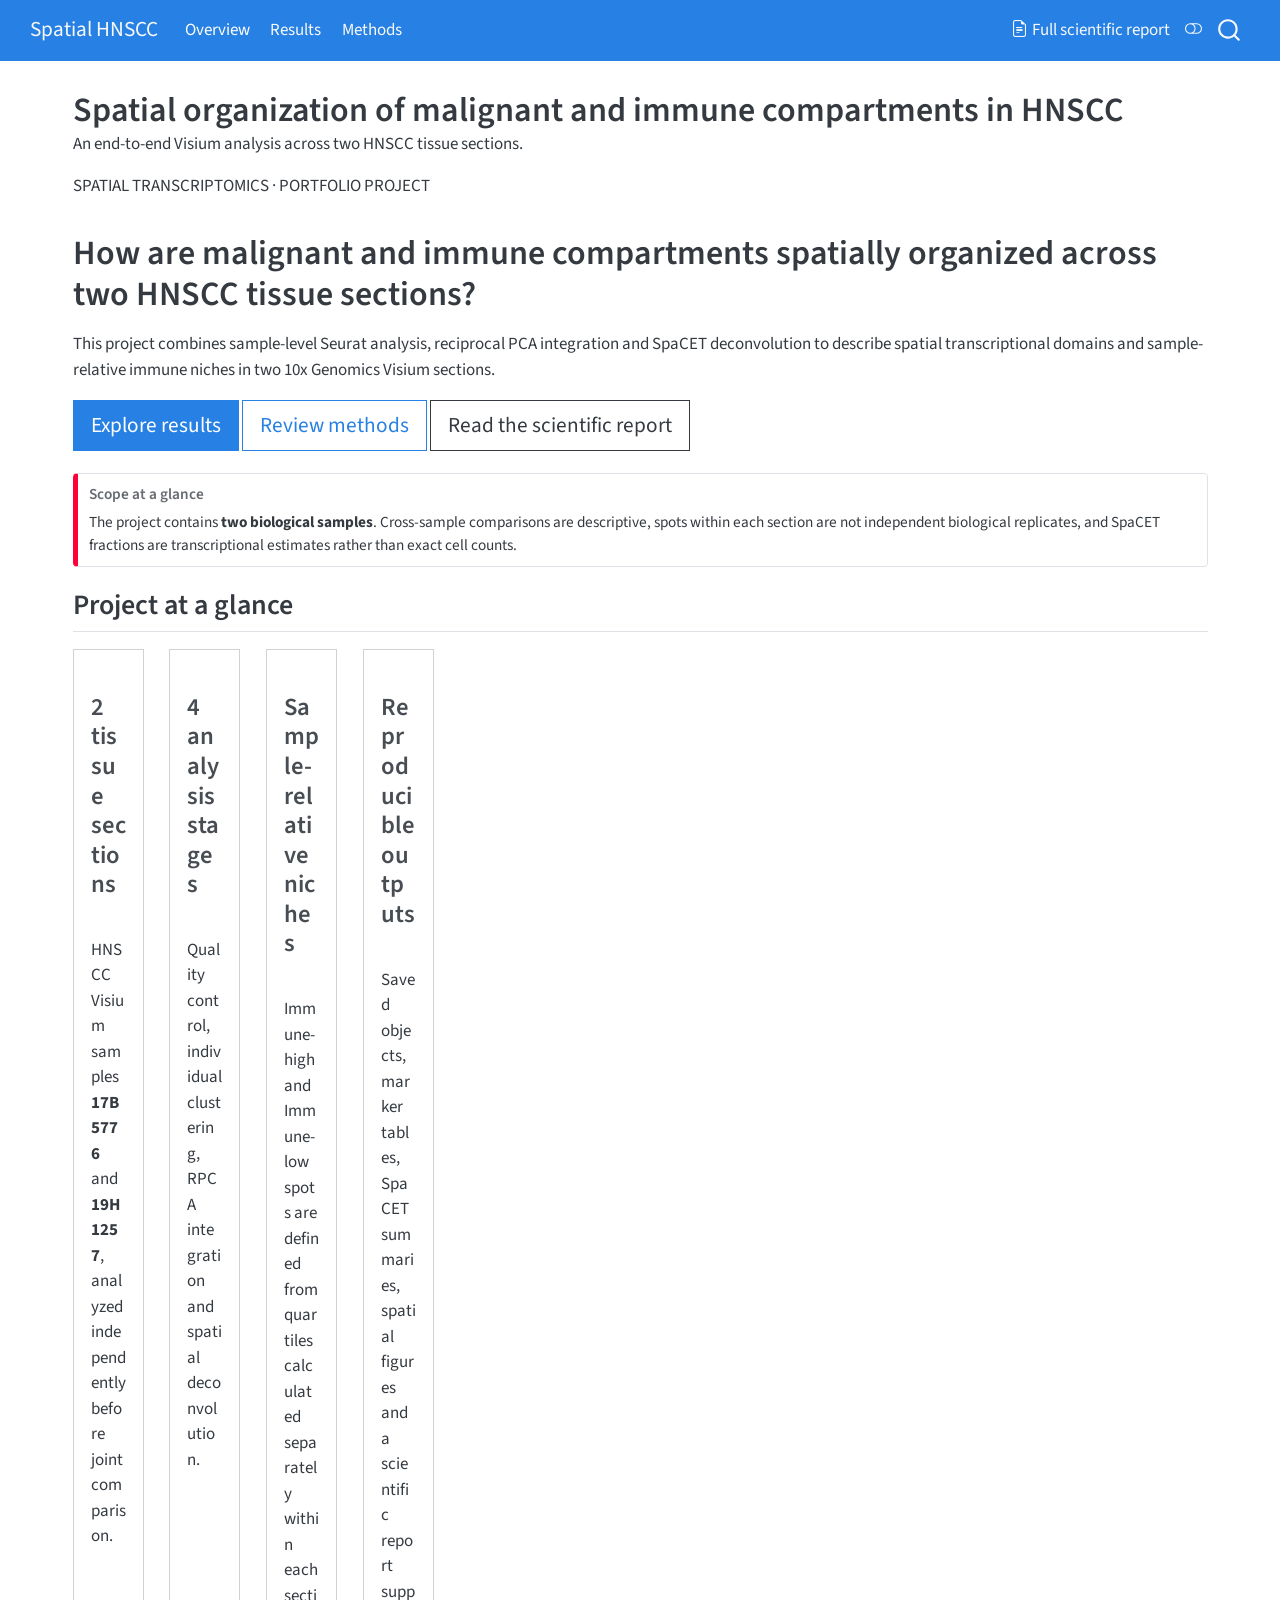
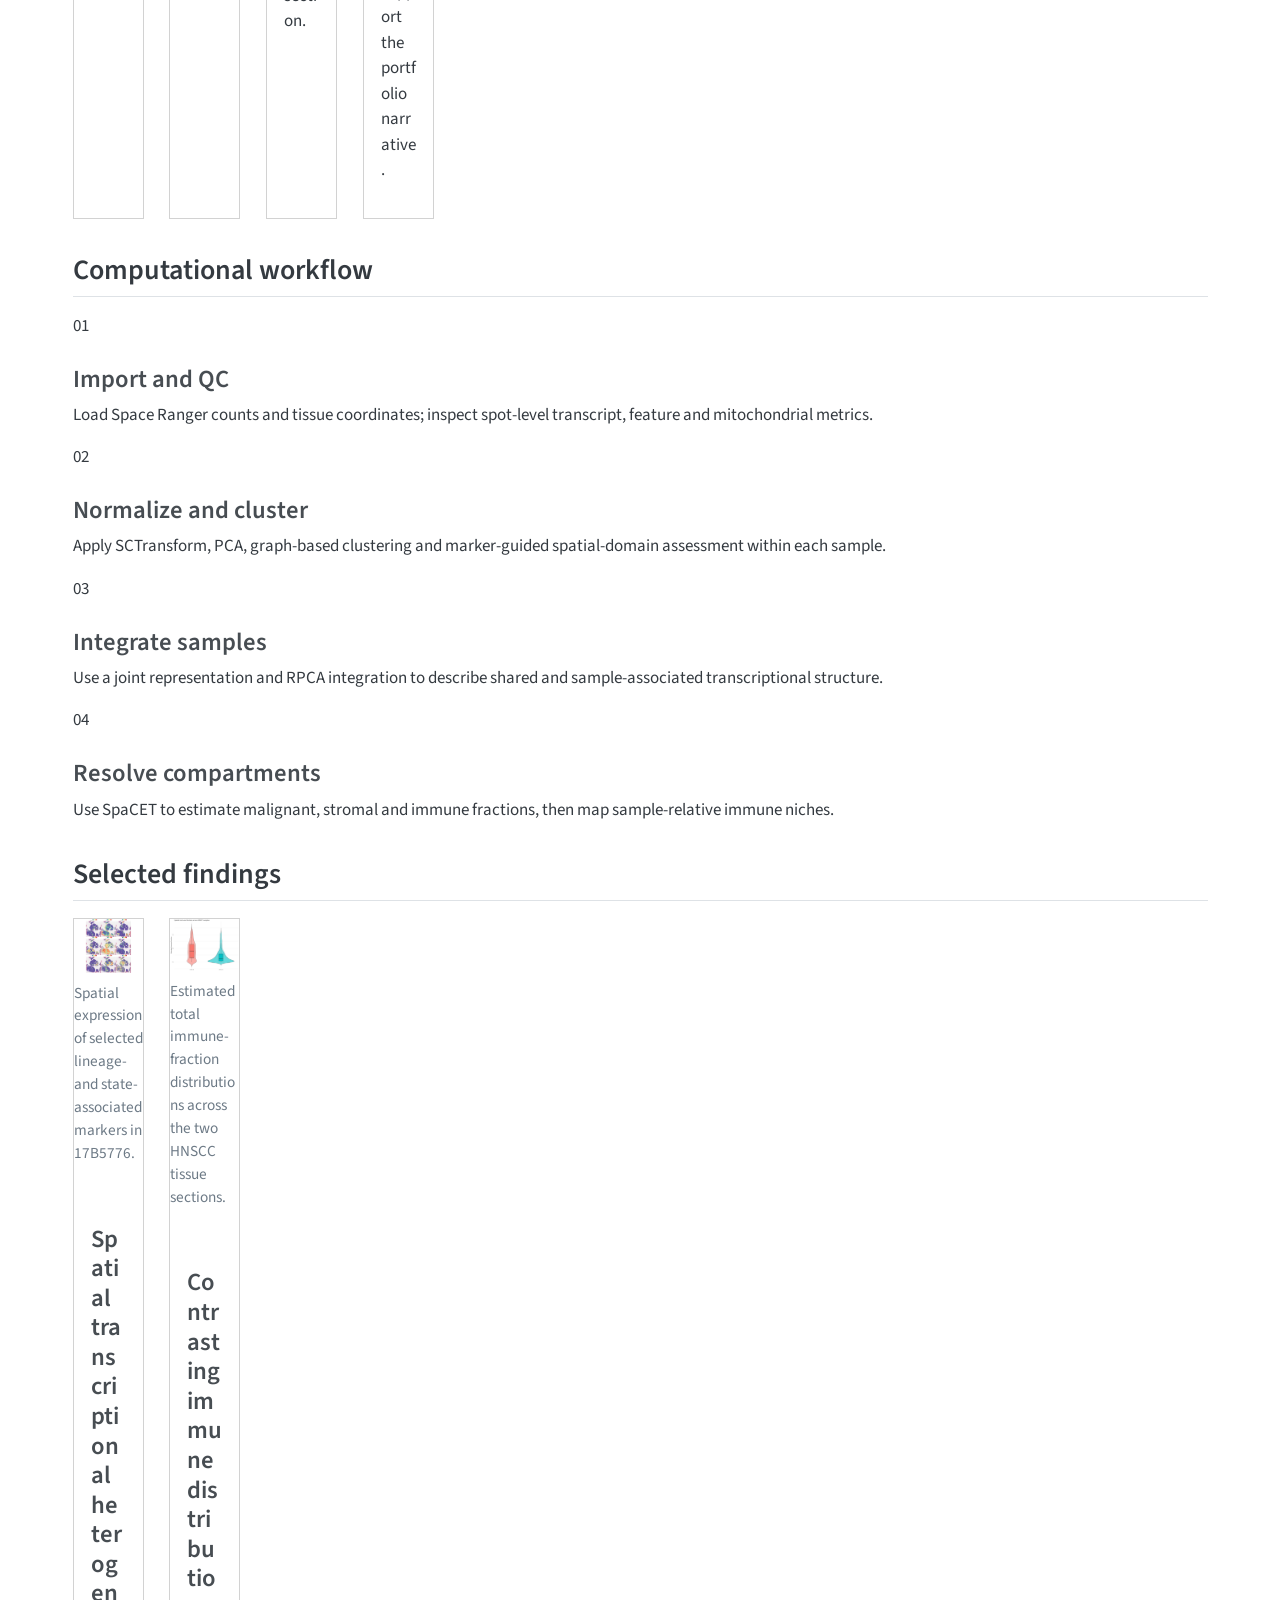
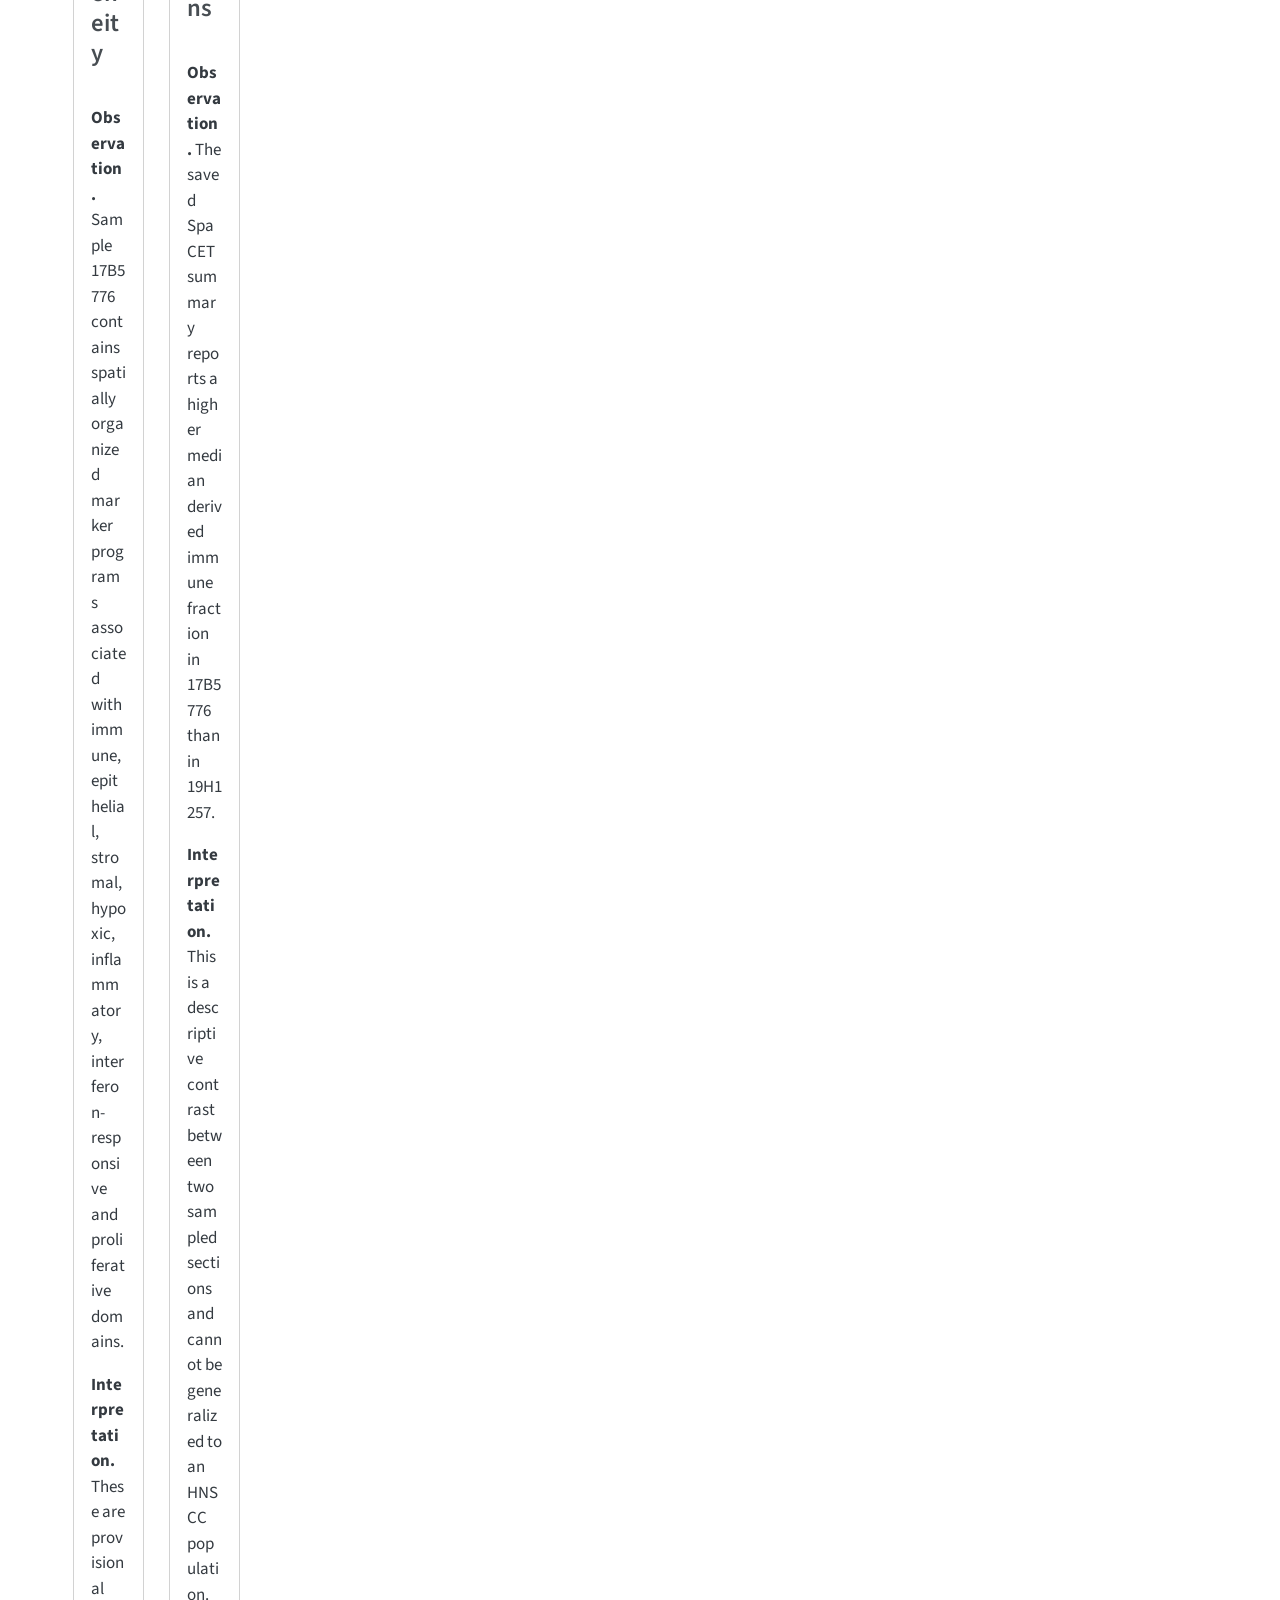
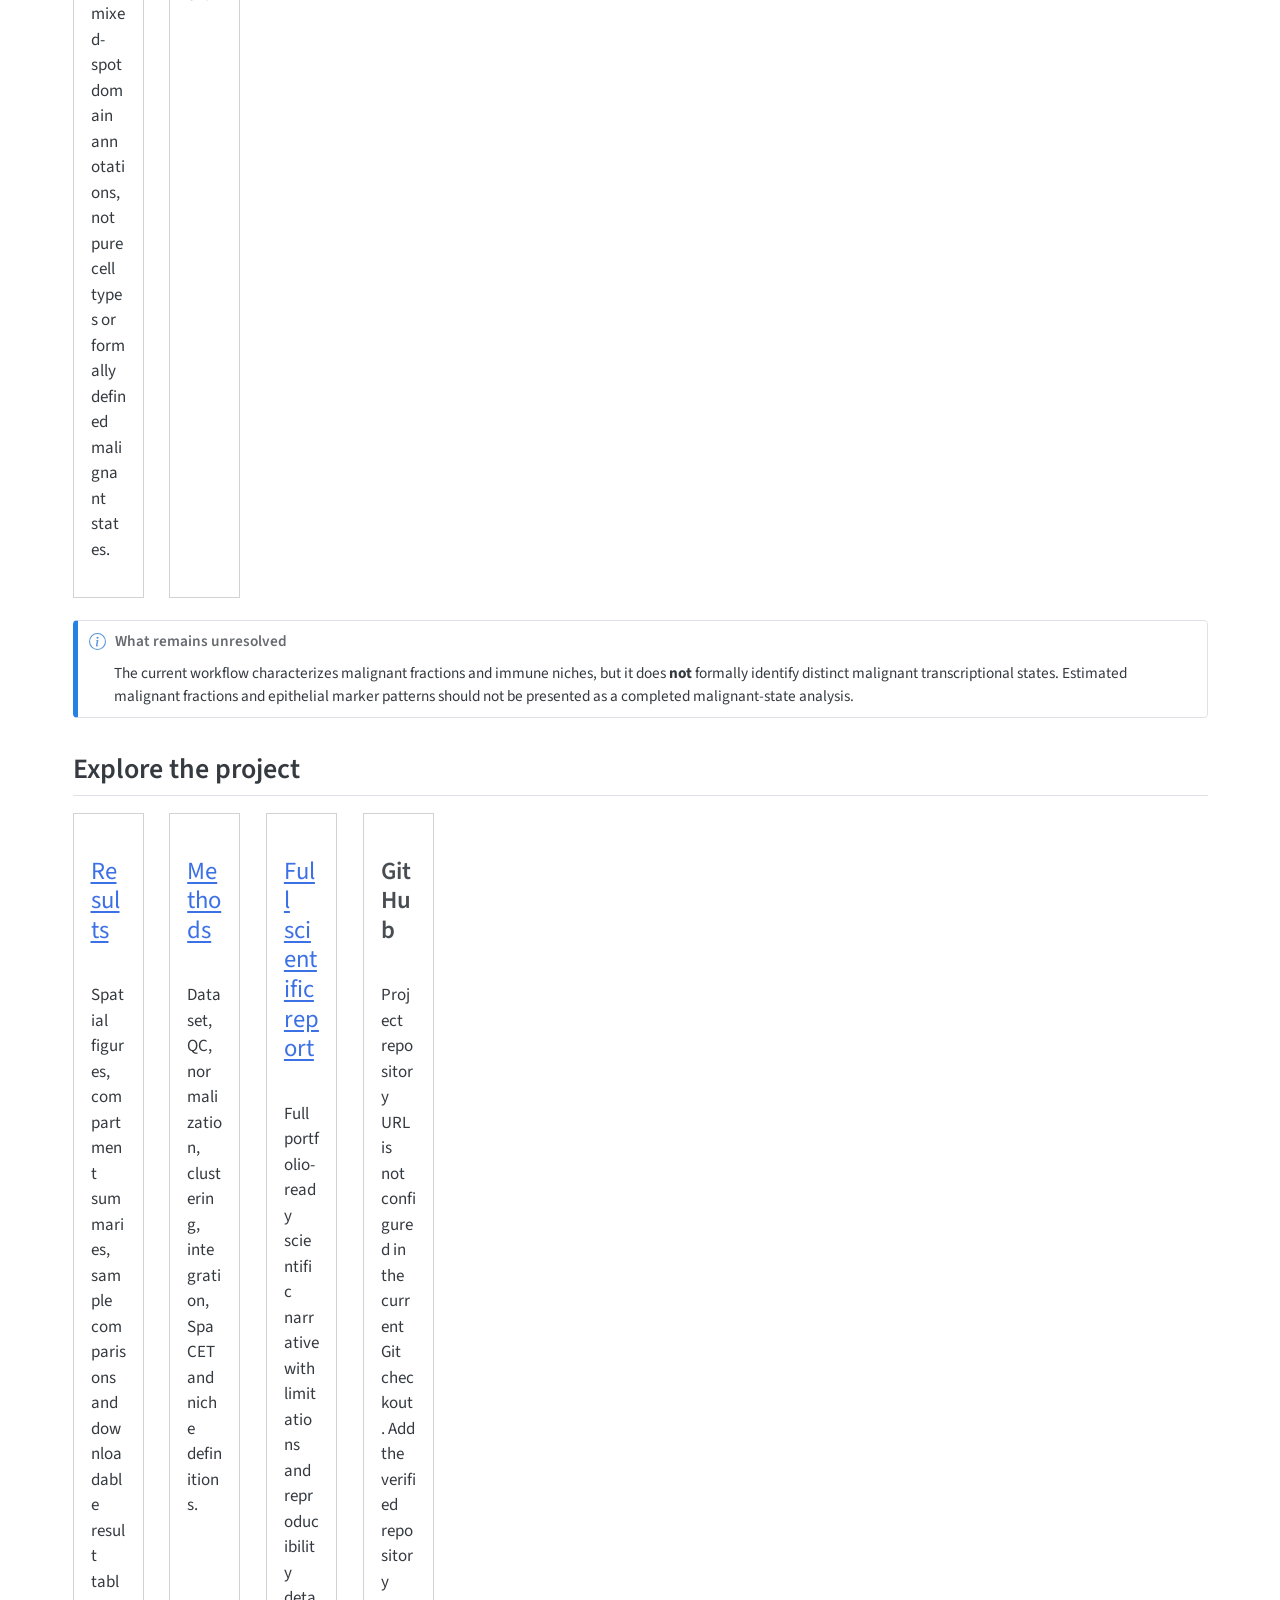
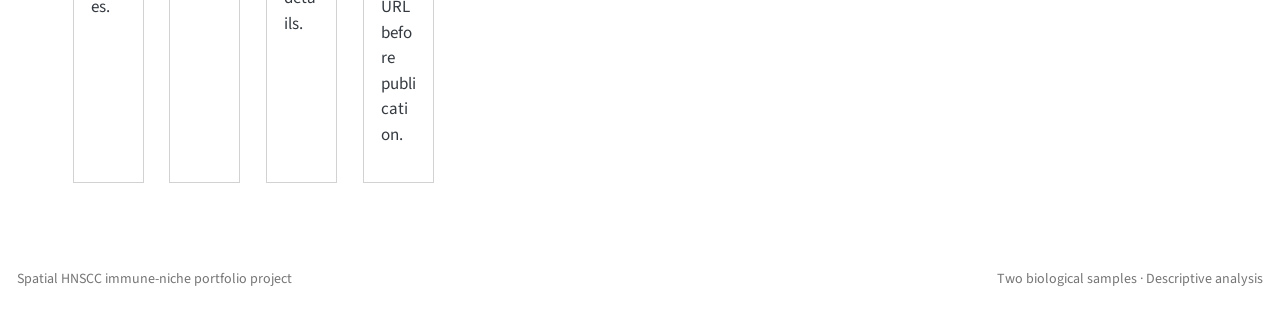
==== index.html @ 04f35eec "Built site for gh-pages" ====
<!DOCTYPE html>
<html xmlns="http://www.w3.org/1999/xhtml" lang="en" xml:lang="en"><head>

<meta charset="utf-8">
<meta name="generator" content="quarto-1.10.18">

<meta name="viewport" content="width=device-width, initial-scale=1.0, user-scalable=yes">

<meta name="description" content="An end-to-end Visium analysis across two HNSCC tissue sections.">

<title>Spatial organization of malignant and immune compartments in HNSCC – Spatial HNSCC</title>
<style>
/* Default styles provided by pandoc.
** See https://pandoc.org/MANUAL.html#variables-for-html for config info.
*/
span.smallcaps{font-variant: small-caps;}
div.columns{display: flex; gap: 1.5em;}
div.column{flex: auto;}
@media screen {
div.columns{gap: min(4vw, 1.5em);}
div.column{overflow-x: auto;}
}
div.hanging-indent{margin-left: 1.5em; text-indent: -1.5em;}
ul.task-list{list-style: none;}
ul.task-list li input[type="checkbox"] {
  width: 0.8em;
  margin: 0 0.8em 0.2em -1em; /* quarto-specific, see https://github.com/quarto-dev/quarto-cli/issues/4556 */ 
  vertical-align: middle;
}
</style>


<script src="site_libs/quarto-nav/quarto-nav.js"></script>
<script src="site_libs/quarto-nav/headroom.min.js"></script>
<script src="site_libs/clipboard/clipboard.min.js"></script>
<script src="site_libs/quarto-search/autocomplete.umd.js"></script>
<script src="site_libs/quarto-search/fuse.min.js"></script>
<script src="site_libs/quarto-search/quarto-search.js"></script>
<meta name="quarto:offset" content="./">
<script src="site_libs/quarto-html/quarto.js" type="module"></script>
<script src="site_libs/quarto-html/tabsets/tabsets.js" type="module"></script>
<script src="site_libs/quarto-html/popper.min.js"></script>
<script src="site_libs/quarto-html/tippy.umd.min.js"></script>
<script src="site_libs/quarto-html/anchor.min.js"></script>
<link href="site_libs/quarto-html/tippy.css" rel="stylesheet">
<link href="site_libs/quarto-html/quarto-syntax-highlighting-64a204ab8560d761af7679ceaba22944.css" rel="stylesheet" class="quarto-color-scheme" id="quarto-text-highlighting-styles">
<link href="site_libs/quarto-html/quarto-syntax-highlighting-dark-b85bc7c33db8c58e0ec93c3465666fed.css" rel="stylesheet" class="quarto-color-scheme quarto-color-alternate" id="quarto-text-highlighting-styles">
<link href="site_libs/quarto-html/quarto-syntax-highlighting-64a204ab8560d761af7679ceaba22944.css" rel="stylesheet" class="quarto-color-scheme-extra" id="quarto-text-highlighting-styles">
<script src="site_libs/bootstrap/bootstrap.min.js"></script>
<link href="site_libs/bootstrap/bootstrap-icons.css" rel="stylesheet">
<link href="site_libs/bootstrap/bootstrap-a0cef81e720ed82405358840154799be.min.css" rel="stylesheet" append-hash="true" class="quarto-color-scheme" id="quarto-bootstrap" data-mode="light">
<link href="site_libs/bootstrap/bootstrap-dark-5be4707ff44f1e57928da106ee5dc1c3.min.css" rel="stylesheet" append-hash="true" class="quarto-color-scheme quarto-color-alternate" id="quarto-bootstrap" data-mode="dark">
<link href="site_libs/bootstrap/bootstrap-a0cef81e720ed82405358840154799be.min.css" rel="stylesheet" append-hash="true" class="quarto-color-scheme-extra" id="quarto-bootstrap" data-mode="light">
<script src="site_libs/quarto-contrib/glightbox/glightbox.min.js"></script>
<link href="site_libs/quarto-contrib/glightbox/glightbox.min.css" rel="stylesheet">
<link href="site_libs/quarto-contrib/glightbox/lightbox.css" rel="stylesheet">
<script id="quarto-search-options" type="application/json">{
  "location": "navbar",
  "copy-button": false,
  "collapse-after": 3,
  "panel-placement": "end",
  "type": "overlay",
  "limit": 50,
  "keyboard-shortcut": [
    "f",
    "/",
    "s"
  ],
  "show-item-context": false,
  "language": {
    "search-no-results-text": "No results",
    "search-matching-documents-text": "matching documents",
    "search-copy-link-title": "Copy link to search",
    "search-hide-matches-text": "Hide additional matches",
    "search-more-match-text": "more match in this document",
    "search-more-matches-text": "more matches in this document",
    "search-clear-button-title": "Clear",
    "search-text-placeholder": "",
    "search-detached-cancel-button-title": "Cancel",
    "search-submit-button-title": "Submit",
    "search-label": "Search"
  }
}</script>
<style>html{ scroll-behavior: smooth; }</style>


</head>

<body class="nav-fixed quarto-light"><script id="quarto-html-before-body" type="application/javascript">
    const toggleBodyColorMode = (bsSheetEl) => {
      const mode = bsSheetEl.getAttribute("data-mode");
      const bodyEl = window.document.querySelector("body");
      if (mode === "dark") {
        bodyEl.classList.add("quarto-dark");
        bodyEl.classList.remove("quarto-light");
      } else {
        bodyEl.classList.add("quarto-light");
        bodyEl.classList.remove("quarto-dark");
      }
    }
    const toggleBodyColorPrimary = () => {
      const bsSheetEl = window.document.querySelector("link#quarto-bootstrap:not([rel=disabled-stylesheet])");
      if (bsSheetEl) {
        toggleBodyColorMode(bsSheetEl);
      }
    }
    const setColorSchemeToggle = (alternate) => {
      const toggles = window.document.querySelectorAll('.quarto-color-scheme-toggle');
      for (let i=0; i < toggles.length; i++) {
        const toggle = toggles[i];
        if (toggle) {
          if (alternate) {
            toggle.classList.add("alternate");
          } else {
            toggle.classList.remove("alternate");
          }
        }
      }
    };
    const toggleColorMode = (alternate) => {
      // Switch the stylesheets
      const primaryStylesheets = window.document.querySelectorAll('link.quarto-color-scheme:not(.quarto-color-alternate)');
      const alternateStylesheets = window.document.querySelectorAll('link.quarto-color-scheme.quarto-color-alternate');
      manageTransitions('#quarto-margin-sidebar .nav-link', false);
      if (alternate) {
        // note: dark is layered on light, we don't disable primary!
        enableStylesheet(alternateStylesheets);
        for (const sheetNode of alternateStylesheets) {
          if (sheetNode.id === "quarto-bootstrap") {
            toggleBodyColorMode(sheetNode);
          }
        }
      } else {
        disableStylesheet(alternateStylesheets);
        enableStylesheet(primaryStylesheets)
        toggleBodyColorPrimary();
      }
      manageTransitions('#quarto-margin-sidebar .nav-link', true);
      // Switch the toggles
      setColorSchemeToggle(alternate)
      // Hack to workaround the fact that safari doesn't
      // properly recolor the scrollbar when toggling (#1455)
      if (navigator.userAgent.indexOf('Safari') > 0 && navigator.userAgent.indexOf('Chrome') == -1) {
        manageTransitions("body", false);
        window.scrollTo(0, 1);
        setTimeout(() => {
          window.scrollTo(0, 0);
          manageTransitions("body", true);
        }, 40);
      }
    }
    const disableStylesheet = (stylesheets) => {
      for (let i=0; i < stylesheets.length; i++) {
        const stylesheet = stylesheets[i];
        stylesheet.rel = 'disabled-stylesheet';
      }
    }
    const enableStylesheet = (stylesheets) => {
      for (let i=0; i < stylesheets.length; i++) {
        const stylesheet = stylesheets[i];
        if(stylesheet.rel !== 'stylesheet') { // for Chrome, which will still FOUC without this check
          stylesheet.rel = 'stylesheet';
        }
      }
    }
    const manageTransitions = (selector, allowTransitions) => {
      const els = window.document.querySelectorAll(selector);
      for (let i=0; i < els.length; i++) {
        const el = els[i];
        if (allowTransitions) {
          el.classList.remove('notransition');
        } else {
          el.classList.add('notransition');
        }
      }
    }
    const isFileUrl = () => {
      return window.location.protocol === 'file:';
    }
    const hasAlternateSentinel = () => {
      let styleSentinel = getColorSchemeSentinel();
      if (styleSentinel !== null) {
        return styleSentinel === "alternate";
      } else {
        return false;
      }
    }
    const setStyleSentinel = (alternate) => {
      const value = alternate ? "alternate" : "default";
      if (!isFileUrl()) {
        window.localStorage.setItem("quarto-color-scheme", value);
      } else {
        localAlternateSentinel = value;
      }
    }
    const getColorSchemeSentinel = () => {
      if (!isFileUrl()) {
        const storageValue = window.localStorage.getItem("quarto-color-scheme");
        return storageValue != null ? storageValue : localAlternateSentinel;
      } else {
        return localAlternateSentinel;
      }
    }
    const toggleGiscusIfUsed = (isAlternate, darkModeDefault) => {
      const baseTheme = document.querySelector('#giscus-base-theme')?.value ?? 'light';
      const alternateTheme = document.querySelector('#giscus-alt-theme')?.value ?? 'dark';
      let newTheme = '';
      if(authorPrefersDark) {
        newTheme = isAlternate ? baseTheme : alternateTheme;
      } else {
        newTheme = isAlternate ? alternateTheme : baseTheme;
      }
      const changeGiscusTheme = () => {
        // From: https://github.com/giscus/giscus/issues/336
        const sendMessage = (message) => {
          const iframe = document.querySelector('iframe.giscus-frame');
          if (!iframe) return;
          iframe.contentWindow.postMessage({ giscus: message }, 'https://giscus.app');
        }
        sendMessage({
          setConfig: {
            theme: newTheme
          }
        });
      }
      const isGiscussLoaded = window.document.querySelector('iframe.giscus-frame') !== null;
      if (isGiscussLoaded) {
        changeGiscusTheme();
      }
    };
    const authorPrefersDark = false;
    const darkModeDefault = authorPrefersDark;
      document.querySelector('link#quarto-text-highlighting-styles.quarto-color-scheme-extra').rel = 'disabled-stylesheet';
      document.querySelector('link#quarto-bootstrap.quarto-color-scheme-extra').rel = 'disabled-stylesheet';
    let localAlternateSentinel = darkModeDefault ? 'alternate' : 'default';
    // Dark / light mode switch
    window.quartoToggleColorScheme = () => {
      // Read the current dark / light value
      let toAlternate = !hasAlternateSentinel();
      toggleColorMode(toAlternate);
      setStyleSentinel(toAlternate);
      toggleGiscusIfUsed(toAlternate, darkModeDefault);
      window.dispatchEvent(new Event('resize'));
    };
    // Switch to dark mode if need be
    if (hasAlternateSentinel()) {
      toggleColorMode(true);
    } else {
      toggleColorMode(false);
    }
  </script>

<div id="quarto-search-results"></div>
  <header id="quarto-header" class="headroom fixed-top">
    <nav class="navbar navbar-expand-lg " data-bs-theme="dark">
      <div class="navbar-container container-fluid">
      <div class="navbar-brand-container mx-auto">
    <a class="navbar-brand" href="./index.html">
    <span class="navbar-title">Spatial HNSCC</span>
    </a>
  </div>
            <div id="quarto-search" class="" title="Search"></div>
          <button class="navbar-toggler" type="button" data-bs-toggle="collapse" data-bs-target="#navbarCollapse" aria-controls="navbarCollapse" role="menu" aria-expanded="false" aria-label="Toggle navigation" onclick="if (window.quartoToggleHeadroom) { window.quartoToggleHeadroom(); }">
  <span class="navbar-toggler-icon"></span>
</button>
          <div class="collapse navbar-collapse" id="navbarCollapse">
            <ul class="navbar-nav navbar-nav-scroll me-auto">
  <li class="nav-item">
    <a class="nav-link active" href="./index.html" aria-current="page"> 
<span class="menu-text">Overview</span></a>
  </li>  
  <li class="nav-item">
    <a class="nav-link" href="./results.html"> 
<span class="menu-text">Results</span></a>
  </li>  
  <li class="nav-item">
    <a class="nav-link" href="./methods.html"> 
<span class="menu-text">Methods</span></a>
  </li>  
</ul>
            <ul class="navbar-nav navbar-nav-scroll ms-auto">
  <li class="nav-item">
    <a class="nav-link" href="./reports/HNSCC_spatial_transcriptomics_report.html"> <i class="bi bi-file-earmark-text" role="img">
</i> 
<span class="menu-text">Full scientific report</span></a>
  </li>  
</ul>
          </div> <!-- /navcollapse -->
            <div class="quarto-navbar-tools">
  <a href="" class="quarto-color-scheme-toggle quarto-navigation-tool  px-1" onclick="window.quartoToggleColorScheme(); return false;" title="Toggle dark mode"><i class="bi"></i></a>
</div>
      </div> <!-- /container-fluid -->
    </nav>
</header>
<!-- content -->
<div id="quarto-content" class="quarto-container page-columns page-rows-contents page-layout-full page-navbar">
<!-- sidebar -->
<!-- margin-sidebar -->
    
<!-- main -->
<main class="content column-page" id="quarto-document-content">


<header id="title-block-header" class="quarto-title-block default">
<div class="quarto-title">
<h1 class="title">Spatial organization of malignant and immune compartments in HNSCC</h1>
</div>

<div>
  <div class="description">
    An end-to-end Visium analysis across two HNSCC tissue sections.
  </div>
</div>


<div class="quarto-title-meta column-page">

    
  
    
  </div>
  


</header>


<div class="hero-panel">
<div class="hero-kicker">
<p>SPATIAL TRANSCRIPTOMICS · PORTFOLIO PROJECT</p>
</div>
<section id="how-are-malignant-and-immune-compartments-spatially-organized-across-two-hnscc-tissue-sections" class="level1 hero-title">
<h1 class="hero-title">How are malignant and immune compartments spatially organized across two HNSCC tissue sections?</h1>
<p>This project combines sample-level Seurat analysis, reciprocal PCA integration and SpaCET deconvolution to describe spatial transcriptional domains and sample-relative immune niches in two 10x Genomics Visium sections.</p>
<div class="hero-actions">
<p><a href="./results.html" class="btn btn-primary btn-lg">Explore results</a> <a href="./methods.html" class="btn btn-outline-primary btn-lg">Review methods</a> <a href="reports/HNSCC_spatial_transcriptomics_report.html" class="btn btn-outline-secondary btn-lg">Read the scientific report</a></p>
</div>
</section>
</div>
<div class="callout callout-style-simple callout-important no-icon callout-titled">
<div class="callout-header d-flex align-content-center">
<div class="callout-icon-container">
<i class="callout-icon no-icon"></i>
</div>
<div class="callout-title-container flex-fill">
<span class="screen-reader-only">Important</span>Scope at a glance
</div>
</div>
<div class="callout-body-container callout-body">
<p>The project contains <strong>two biological samples</strong>. Cross-sample comparisons are descriptive, spots within each section are not independent biological replicates, and SpaCET fractions are transcriptional estimates rather than exact cell counts.</p>
</div>
</div>
<section id="project-at-a-glance" class="level2">
<h2 class="anchored" data-anchor-id="project-at-a-glance">Project at a glance</h2>
<div class="grid glance-grid">
<div class="card feature-card">
<section id="tissue-sections" class="level3 card-body">
<h3 class="anchored" data-anchor-id="tissue-sections">2 tissue sections</h3>
<p>HNSCC Visium samples <strong>17B5776</strong> and <strong>19H1257</strong>, analyzed independently before joint comparison.</p>
</section>
</div>
<div class="card feature-card">
<section id="analysis-stages" class="level3 card-body">
<h3 class="anchored" data-anchor-id="analysis-stages">4 analysis stages</h3>
<p>Quality control, individual clustering, RPCA integration and spatial deconvolution.</p>
</section>
</div>
<div class="card feature-card">
<section id="sample-relative-niches" class="level3 card-body">
<h3 class="anchored" data-anchor-id="sample-relative-niches">Sample-relative niches</h3>
<p>Immune-high and Immune-low spots are defined from quartiles calculated separately within each section.</p>
</section>
</div>
<div class="card feature-card">
<section id="reproducible-outputs" class="level3 card-body">
<h3 class="anchored" data-anchor-id="reproducible-outputs">Reproducible outputs</h3>
<p>Saved objects, marker tables, SpaCET summaries, spatial figures and a scientific report support the portfolio narrative.</p>
</section>
</div>
</div>
</section>
<section id="computational-workflow" class="level2">
<h2 class="anchored" data-anchor-id="computational-workflow">Computational workflow</h2>
<div class="workflow-grid">
<div class="workflow-step">
<p><span class="step-number">01</span></p>
<section id="import-and-qc" class="level3">
<h3 class="anchored" data-anchor-id="import-and-qc">Import and QC</h3>
<p>Load Space Ranger counts and tissue coordinates; inspect spot-level transcript, feature and mitochondrial metrics.</p>
</section>
</div>
<div class="workflow-step">
<p><span class="step-number">02</span></p>
<section id="normalize-and-cluster" class="level3">
<h3 class="anchored" data-anchor-id="normalize-and-cluster">Normalize and cluster</h3>
<p>Apply SCTransform, PCA, graph-based clustering and marker-guided spatial-domain assessment within each sample.</p>
</section>
</div>
<div class="workflow-step">
<p><span class="step-number">03</span></p>
<section id="integrate-samples" class="level3">
<h3 class="anchored" data-anchor-id="integrate-samples">Integrate samples</h3>
<p>Use a joint representation and RPCA integration to describe shared and sample-associated transcriptional structure.</p>
</section>
</div>
<div class="workflow-step">
<p><span class="step-number">04</span></p>
<section id="resolve-compartments" class="level3">
<h3 class="anchored" data-anchor-id="resolve-compartments">Resolve compartments</h3>
<p>Use SpaCET to estimate malignant, stromal and immune fractions, then map sample-relative immune niches.</p>
</section>
</div>
</div>
</section>
<section id="selected-findings" class="level2">
<h2 class="anchored" data-anchor-id="selected-findings">Selected findings</h2>
<div class="grid finding-grid">
<div class="card result-card">
<div class="quarto-figure quarto-figure-center">
<figure class="figure">
<p><a href="results/figures/17B5776_spatial_marker_validation.png" class="lightbox" data-gallery="quarto-lightbox-gallery-1" title="Spatial expression of selected lineage- and state-associated markers in 17B5776."><img src="results/figures/17B5776_spatial_marker_validation.png" class="card-img-top img-fluid figure-img" alt="Spatial expression of selected lineage- and state-associated markers in 17B5776."></a></p>
<figcaption>Spatial expression of selected lineage- and state-associated markers in 17B5776.</figcaption>
</figure>
</div>
<section id="spatial-transcriptional-heterogeneity" class="level3 card-body">
<h3 class="anchored" data-anchor-id="spatial-transcriptional-heterogeneity">Spatial transcriptional heterogeneity</h3>
<p><strong>Observation.</strong> Sample 17B5776 contains spatially organized marker programs associated with immune, epithelial, stromal, hypoxic, inflammatory, interferon-responsive and proliferative domains.</p>
<p><strong>Interpretation.</strong> These are provisional mixed-spot domain annotations, not pure cell types or formally defined malignant states.</p>
</section>
</div>
<div class="card result-card">
<div class="quarto-figure quarto-figure-center">
<figure class="figure">
<p><a href="results/figures/spacet_immune_fraction_distribution.png" class="lightbox" data-gallery="quarto-lightbox-gallery-2" title="Estimated total immune-fraction distributions across the two HNSCC tissue sections."><img src="results/figures/spacet_immune_fraction_distribution.png" class="card-img-top img-fluid figure-img" alt="Estimated total immune-fraction distributions across the two HNSCC tissue sections."></a></p>
<figcaption>Estimated total immune-fraction distributions across the two HNSCC tissue sections.</figcaption>
</figure>
</div>
<section id="contrasting-immune-distributions" class="level3 card-body">
<h3 class="anchored" data-anchor-id="contrasting-immune-distributions">Contrasting immune distributions</h3>
<p><strong>Observation.</strong> The saved SpaCET summary reports a higher median derived immune fraction in 17B5776 than in 19H1257.</p>
<p><strong>Interpretation.</strong> This is a descriptive contrast between two sampled sections and cannot be generalized to an HNSCC population.</p>
</section>
</div>
</div>
<div class="callout callout-style-simple callout-note callout-titled">
<div class="callout-header d-flex align-content-center">
<div class="callout-icon-container">
<i class="callout-icon"></i>
</div>
<div class="callout-title-container flex-fill">
<span class="screen-reader-only">Note</span>What remains unresolved
</div>
</div>
<div class="callout-body-container callout-body">
<p>The current workflow characterizes malignant fractions and immune niches, but it does <strong>not</strong> formally identify distinct malignant transcriptional states. Estimated malignant fractions and epithelial marker patterns should not be presented as a completed malignant-state analysis.</p>
</div>
</div>
</section>
<section id="explore-the-project" class="level2">
<h2 class="anchored" data-anchor-id="explore-the-project">Explore the project</h2>
<div class="grid link-grid">
<div class="card link-card">
<section id="results" class="level3 card-body">
<h3 class="anchored" data-anchor-id="results"><a href="./results.html">Results</a></h3>
<p>Spatial figures, compartment summaries, sample comparisons and downloadable result tables.</p>
</section>
</div>
<div class="card link-card">
<section id="methods" class="level3 card-body">
<h3 class="anchored" data-anchor-id="methods"><a href="./methods.html">Methods</a></h3>
<p>Dataset, QC, normalization, clustering, integration, SpaCET and niche definitions.</p>
</section>
</div>
<div class="card link-card">
<section id="full-scientific-report" class="level3 card-body">
<h3 class="anchored" data-anchor-id="full-scientific-report"><a href="reports/HNSCC_spatial_transcriptomics_report.html">Full scientific report</a></h3>
<p>Full portfolio-ready scientific narrative with limitations and reproducibility details.</p>
</section>
</div>
<div class="card link-card link-unavailable">
<section id="github" class="level3 card-body">
<h3 class="anchored" data-anchor-id="github">GitHub</h3>
<p>Project repository URL is not configured in the current Git checkout. Add the verified repository URL before publication.</p>
</section>
</div>
</div>


</section>

<a onclick="window.scrollTo(0, 0); return false;" role="button" id="quarto-back-to-top"><i class="bi bi-arrow-up"></i> Back to top</a></main> <!-- /main -->
<script id="quarto-html-after-body" type="application/javascript">
  window.document.addEventListener("DOMContentLoaded", function (event) {
    // Ensure there is a toggle, if there isn't float one in the top right
    if (window.document.querySelector('.quarto-color-scheme-toggle') === null) {
      const a = window.document.createElement('a');
      a.classList.add('top-right');
      a.classList.add('quarto-color-scheme-toggle');
      a.href = "";
      a.onclick = function() { try { window.quartoToggleColorScheme(); } catch {} return false; };
      const i = window.document.createElement("i");
      i.classList.add('bi');
      a.appendChild(i);
      window.document.body.appendChild(a);
    }
    setColorSchemeToggle(hasAlternateSentinel())
    const icon = "";
    const anchorJS = new window.AnchorJS();
    anchorJS.options = {
      placement: 'right',
      icon: icon
    };
    anchorJS.add('.anchored');
    const isCodeAnnotation = (el) => {
      for (const clz of el.classList) {
        if (clz.startsWith('code-annotation-')) {                     
          return true;
        }
      }
      return false;
    }
    const onCopySuccess = function(e) {
      // button target
      const button = e.trigger;
      // don't keep focus
      button.blur();
      // flash "checked"
      button.classList.add('code-copy-button-checked');
      var currentTitle = button.getAttribute("title");
      button.setAttribute("title", "Copied!");
      let tooltip;
      if (window.bootstrap) {
        button.setAttribute("data-bs-toggle", "tooltip");
        button.setAttribute("data-bs-placement", "left");
        button.setAttribute("data-bs-title", "Copied!");
        tooltip = new bootstrap.Tooltip(button, 
          { trigger: "manual", 
            customClass: "code-copy-button-tooltip",
            offset: [0, -8]});
        tooltip.show();    
      }
      setTimeout(function() {
        if (tooltip) {
          tooltip.hide();
          button.removeAttribute("data-bs-title");
          button.removeAttribute("data-bs-toggle");
          button.removeAttribute("data-bs-placement");
        }
        button.setAttribute("title", currentTitle);
        button.classList.remove('code-copy-button-checked');
      }, 1000);
      // clear code selection
      e.clearSelection();
    }
    const getTextToCopy = function(trigger) {
      const outerScaffold = trigger.parentElement.cloneNode(true);
      const codeEl = outerScaffold.querySelector('code');
      for (const childEl of codeEl.children) {
        if (isCodeAnnotation(childEl)) {
          childEl.remove();
        }
      }
      return codeEl.innerText;
    }
    const clipboard = new window.ClipboardJS('.code-copy-button:not([data-in-quarto-modal])', {
      text: getTextToCopy
    });
    clipboard.on('success', onCopySuccess);
    if (window.document.getElementById('quarto-embedded-source-code-modal')) {
      const clipboardModal = new window.ClipboardJS('.code-copy-button[data-in-quarto-modal]', {
        text: getTextToCopy,
        container: window.document.getElementById('quarto-embedded-source-code-modal')
      });
      clipboardModal.on('success', onCopySuccess);
    }
      var localhostRegex = new RegExp(/^(?:http|https):\/\/localhost\:?[0-9]*\//);
      var mailtoRegex = new RegExp(/^mailto:/);
        var filterRegex = new RegExp('/' + window.location.host + '/');
      var isInternal = (href) => {
          return filterRegex.test(href) || localhostRegex.test(href) || mailtoRegex.test(href);
      }
      // Inspect non-navigation links and adorn them if external
     var links = window.document.querySelectorAll('a[href]:not(.nav-link):not(.navbar-brand):not(.toc-action):not(.sidebar-link):not(.sidebar-item-toggle):not(.pagination-link):not(.no-external):not([aria-hidden]):not(.dropdown-item):not(.quarto-navigation-tool):not(.about-link)');
      for (var i=0; i<links.length; i++) {
        const link = links[i];
        if (!isInternal(link.href)) {
          // undo the damage that might have been done by quarto-nav.js in the case of
          // links that we want to consider external
          if (link.dataset.originalHref !== undefined) {
            link.href = link.dataset.originalHref;
          }
            // target, if specified
            link.setAttribute("target", "_blank");
            if (link.getAttribute("rel") === null) {
              link.setAttribute("rel", "noopener");
            }
        }
      }
    function tippyHover(el, contentFn, onTriggerFn, onUntriggerFn) {
      const config = {
        allowHTML: true,
        maxWidth: 500,
        delay: 100,
        arrow: false,
        appendTo: function(el) {
            return el.parentElement;
        },
        interactive: true,
        interactiveBorder: 10,
        theme: 'quarto',
        placement: 'bottom-start',
      };
      if (contentFn) {
        config.content = contentFn;
      }
      if (onTriggerFn) {
        config.onTrigger = onTriggerFn;
      }
      if (onUntriggerFn) {
        config.onUntrigger = onUntriggerFn;
      }
      window.tippy(el, config); 
    }
    const noterefs = window.document.querySelectorAll('a[role="doc-noteref"]');
    for (var i=0; i<noterefs.length; i++) {
      const ref = noterefs[i];
      tippyHover(ref, function() {
        // use id or data attribute instead here
        let href = ref.getAttribute('data-footnote-href') || ref.getAttribute('href');
        try { href = new URL(href).hash; } catch {}
        const id = href.replace(/^#\/?/, "");
        const note = window.document.getElementById(id);
        if (note) {
          return note.innerHTML;
        } else {
          return "";
        }
      });
    }
    const xrefs = window.document.querySelectorAll('a.quarto-xref');
    const processXRef = (id, note) => {
      // Strip column container classes
      const stripColumnClz = (el) => {
        el.classList.remove("page-full", "page-columns");
        if (el.children) {
          for (const child of el.children) {
            stripColumnClz(child);
          }
        }
      }
      stripColumnClz(note)
      if (id === null || id.startsWith('sec-')) {
        // Special case sections, only their first couple elements
        const container = document.createElement("div");
        if (note.children && note.children.length > 2) {
          container.appendChild(note.children[0].cloneNode(true));
          for (let i = 1; i < note.children.length; i++) {
            const child = note.children[i];
            if (child.tagName === "P" && child.innerText === "") {
              continue;
            } else {
              container.appendChild(child.cloneNode(true));
              break;
            }
          }
          if (window.Quarto?.typesetMath) {
            window.Quarto.typesetMath(container);
          }
          return container.innerHTML
        } else {
          if (window.Quarto?.typesetMath) {
            window.Quarto.typesetMath(note);
          }
          return note.innerHTML;
        }
      } else {
        // Remove any anchor links if they are present
        const anchorLink = note.querySelector('a.anchorjs-link');
        if (anchorLink) {
          anchorLink.remove();
        }
        if (window.Quarto?.typesetMath) {
          window.Quarto.typesetMath(note);
        }
        if (note.classList.contains("callout")) {
          return note.outerHTML;
        } else {
          return note.innerHTML;
        }
      }
    }
    for (var i=0; i<xrefs.length; i++) {
      const xref = xrefs[i];
      tippyHover(xref, undefined, function(instance) {
        instance.disable();
        let url = xref.getAttribute('href');
        let hash = undefined; 
        if (url.startsWith('#')) {
          hash = url;
        } else {
          try { hash = new URL(url).hash; } catch {}
        }
        if (hash) {
          const id = hash.replace(/^#\/?/, "");
          const note = window.document.getElementById(id);
          if (note !== null) {
            try {
              const html = processXRef(id, note.cloneNode(true));
              instance.setContent(html);
            } finally {
              instance.enable();
              instance.show();
            }
          } else {
            // See if we can fetch this
            fetch(url.split('#')[0])
            .then(res => res.text())
            .then(html => {
              const parser = new DOMParser();
              const htmlDoc = parser.parseFromString(html, "text/html");
              const note = htmlDoc.getElementById(id);
              if (note !== null) {
                const html = processXRef(id, note);
                instance.setContent(html);
              } 
            }).finally(() => {
              instance.enable();
              instance.show();
            });
          }
        } else {
          // See if we can fetch a full url (with no hash to target)
          // This is a special case and we should probably do some content thinning / targeting
          fetch(url)
          .then(res => res.text())
          .then(html => {
            const parser = new DOMParser();
            const htmlDoc = parser.parseFromString(html, "text/html");
            const note = htmlDoc.querySelector('main.content');
            if (note !== null) {
              // This should only happen for chapter cross references
              // (since there is no id in the URL)
              // remove the first header
              if (note.children.length > 0 && note.children[0].tagName === "HEADER") {
                note.children[0].remove();
              }
              const html = processXRef(null, note);
              instance.setContent(html);
            } 
          }).finally(() => {
            instance.enable();
            instance.show();
          });
        }
      }, function(instance) {
      });
    }
        let selectedAnnoteEl;
        const selectorForAnnotation = ( cell, annotation) => {
          let cellAttr = 'data-code-cell="' + cell + '"';
          let lineAttr = 'data-code-annotation="' +  annotation + '"';
          const selector = 'span[' + cellAttr + '][' + lineAttr + ']';
          return selector;
        }
        const selectCodeLines = (annoteEl) => {
          const doc = window.document;
          const targetCell = annoteEl.getAttribute("data-target-cell");
          const targetAnnotation = annoteEl.getAttribute("data-target-annotation");
          const annoteSpan = window.document.querySelector(selectorForAnnotation(targetCell, targetAnnotation));
          const lines = annoteSpan.getAttribute("data-code-lines").split(",");
          const lineIds = lines.map((line) => {
            return targetCell + "-" + line;
          })
          let top = null;
          let height = null;
          let parent = null;
          if (lineIds.length > 0) {
              //compute the position of the single el (top and bottom and make a div)
              const el = window.document.getElementById(lineIds[0]);
              top = el.offsetTop;
              height = el.offsetHeight;
              parent = el.parentElement.parentElement;
            if (lineIds.length > 1) {
              const lastEl = window.document.getElementById(lineIds[lineIds.length - 1]);
              const bottom = lastEl.offsetTop + lastEl.offsetHeight;
              height = bottom - top;
            }
            if (top !== null && height !== null && parent !== null) {
              // cook up a div (if necessary) and position it 
              let div = window.document.getElementById("code-annotation-line-highlight");
              if (div === null) {
                div = window.document.createElement("div");
                div.setAttribute("id", "code-annotation-line-highlight");
                div.style.position = 'absolute';
                parent.appendChild(div);
              }
              div.style.top = top - 2 + "px";
              div.style.height = height + 4 + "px";
              div.style.left = 0;
              let gutterDiv = window.document.getElementById("code-annotation-line-highlight-gutter");
              if (gutterDiv === null) {
                gutterDiv = window.document.createElement("div");
                gutterDiv.setAttribute("id", "code-annotation-line-highlight-gutter");
                gutterDiv.style.position = 'absolute';
                const codeCell = window.document.getElementById(targetCell);
                const gutter = codeCell.querySelector('.code-annotation-gutter');
                gutter.appendChild(gutterDiv);
              }
              gutterDiv.style.top = top - 2 + "px";
              gutterDiv.style.height = height + 4 + "px";
            }
            selectedAnnoteEl = annoteEl;
          }
        };
        const unselectCodeLines = () => {
          const elementsIds = ["code-annotation-line-highlight", "code-annotation-line-highlight-gutter"];
          elementsIds.forEach((elId) => {
            const div = window.document.getElementById(elId);
            if (div) {
              div.remove();
            }
          });
          selectedAnnoteEl = undefined;
        };
          // Handle positioning of the toggle
      window.addEventListener(
        "resize",
        throttle(() => {
          elRect = undefined;
          if (selectedAnnoteEl) {
            selectCodeLines(selectedAnnoteEl);
          }
        }, 10)
      );
      function throttle(fn, ms) {
      let throttle = false;
      let timer;
        return (...args) => {
          if(!throttle) { // first call gets through
              fn.apply(this, args);
              throttle = true;
          } else { // all the others get throttled
              if(timer) clearTimeout(timer); // cancel #2
              timer = setTimeout(() => {
                fn.apply(this, args);
                timer = throttle = false;
              }, ms);
          }
        };
      }
        // Attach click handler to the DT
        const annoteDls = window.document.querySelectorAll('dt[data-target-cell]');
        for (const annoteDlNode of annoteDls) {
          annoteDlNode.addEventListener('click', (event) => {
            const clickedEl = event.target;
            if (clickedEl !== selectedAnnoteEl) {
              unselectCodeLines();
              const activeEl = window.document.querySelector('dt[data-target-cell].code-annotation-active');
              if (activeEl) {
                activeEl.classList.remove('code-annotation-active');
              }
              selectCodeLines(clickedEl);
              clickedEl.classList.add('code-annotation-active');
            } else {
              // Unselect the line
              unselectCodeLines();
              clickedEl.classList.remove('code-annotation-active');
            }
          });
        }
    const findCites = (el) => {
      const parentEl = el.parentElement;
      if (parentEl) {
        const cites = parentEl.dataset.cites;
        if (cites) {
          return {
            el,
            cites: cites.split(' ')
          };
        } else {
          return findCites(el.parentElement)
        }
      } else {
        return undefined;
      }
    };
    var bibliorefs = window.document.querySelectorAll('a[role="doc-biblioref"]');
    for (var i=0; i<bibliorefs.length; i++) {
      const ref = bibliorefs[i];
      const citeInfo = findCites(ref);
      if (citeInfo) {
        tippyHover(citeInfo.el, function() {
          var popup = window.document.createElement('div');
          citeInfo.cites.forEach(function(cite) {
            var citeDiv = window.document.createElement('div');
            citeDiv.classList.add('hanging-indent');
            citeDiv.classList.add('csl-entry');
            var biblioDiv = window.document.getElementById('ref-' + cite);
            if (biblioDiv) {
              citeDiv.innerHTML = biblioDiv.innerHTML;
            }
            popup.appendChild(citeDiv);
          });
          return popup.innerHTML;
        });
      }
    }
  });
  </script>
</div> <!-- /content -->
<footer class="footer">
  <div class="nav-footer">
    <div class="nav-footer-left">
<p>Spatial HNSCC immune-niche portfolio project</p>
</div>   
    <div class="nav-footer-center">
      &nbsp;
    </div>
    <div class="nav-footer-right">
<p>Two biological samples · Descriptive analysis</p>
</div>
  </div>
</footer>
<script>var lightboxQuarto = GLightbox({"closeEffect":"zoom","descPosition":"bottom","loop":false,"openEffect":"zoom","selector":".lightbox"});
(function() {
  let previousOnload = window.onload;
  window.onload = () => {
    if (previousOnload) {
      previousOnload();
    }
    lightboxQuarto.on('slide_before_load', (data) => {
      const { slideIndex, slideNode, slideConfig, player, trigger } = data;
      const href = trigger.getAttribute('href');
      if (href !== null) {
        const imgEl = window.document.querySelector(`a[href="${href}"] img`);
        if (imgEl !== null) {
          const srcAttr = imgEl.getAttribute("src");
          if (srcAttr && srcAttr.startsWith("data:")) {
            slideConfig.href = srcAttr;
          }
        }
      } 
    });
  
    lightboxQuarto.on('slide_after_load', (data) => {
      const { slideIndex, slideNode, slideConfig, player, trigger } = data;
      if (window.Quarto?.typesetMath) {
        window.Quarto.typesetMath(slideNode);
      }
    });
  
  };
  
})();
          </script>




<script src="site_libs/quarto-html/zenscroll-min.js"></script>
</body></html>
---- site_libs/quarto-html/tippy.css ----
.tippy-box[data-animation=fade][data-state=hidden]{opacity:0}[data-tippy-root]{max-width:calc(100vw - 10px)}.tippy-box{position:relative;background-color:#333;color:#fff;border-radius:4px;font-size:14px;line-height:1.4;white-space:normal;outline:0;transition-property:transform,visibility,opacity}.tippy-box[data-placement^=top]>.tippy-arrow{bottom:0}.tippy-box[data-placement^=top]>.tippy-arrow:before{bottom:-7px;left:0;border-width:8px 8px 0;border-top-color:initial;transform-origin:center top}.tippy-box[data-placement^=bottom]>.tippy-arrow{top:0}.tippy-box[data-placement^=bottom]>.tippy-arrow:before{top:-7px;left:0;border-width:0 8px 8px;border-bottom-color:initial;transform-origin:center bottom}.tippy-box[data-placement^=left]>.tippy-arrow{right:0}.tippy-box[data-placement^=left]>.tippy-arrow:before{border-width:8px 0 8px 8px;border-left-color:initial;right:-7px;transform-origin:center left}.tippy-box[data-placement^=right]>.tippy-arrow{left:0}.tippy-box[data-placement^=right]>.tippy-arrow:before{left:-7px;border-width:8px 8px 8px 0;border-right-color:initial;transform-origin:center right}.tippy-box[data-inertia][data-state=visible]{transition-timing-function:cubic-bezier(.54,1.5,.38,1.11)}.tippy-arrow{width:16px;height:16px;color:#333}.tippy-arrow:before{content:"";position:absolute;border-color:transparent;border-style:solid}.tippy-content{position:relative;padding:5px 9px;z-index:1}
---- site_libs/quarto-html/quarto-syntax-highlighting-64a204ab8560d761af7679ceaba22944.css ----
/* quarto syntax highlight colors */
:root {
  --quarto-hl-ot-color: #003B4F;
  --quarto-hl-at-color: #657422;
  --quarto-hl-ss-color: #20794D;
  --quarto-hl-an-color: #5E5E5E;
  --quarto-hl-fu-color: #4758AB;
  --quarto-hl-st-color: #20794D;
  --quarto-hl-cf-color: #003B4F;
  --quarto-hl-op-color: #5E5E5E;
  --quarto-hl-er-color: #AD0000;
  --quarto-hl-bn-color: #AD0000;
  --quarto-hl-al-color: #AD0000;
  --quarto-hl-va-color: #111111;
  --quarto-hl-bu-color: inherit;
  --quarto-hl-ex-color: inherit;
  --quarto-hl-pp-color: #AD0000;
  --quarto-hl-in-color: #5E5E5E;
  --quarto-hl-vs-color: #20794D;
  --quarto-hl-wa-color: #5E5E5E;
  --quarto-hl-do-color: #5E5E5E;
  --quarto-hl-im-color: #00769E;
  --quarto-hl-ch-color: #20794D;
  --quarto-hl-dt-color: #AD0000;
  --quarto-hl-fl-color: #AD0000;
  --quarto-hl-co-color: #5E5E5E;
  --quarto-hl-cv-color: #5E5E5E;
  --quarto-hl-cn-color: #8f5902;
  --quarto-hl-sc-color: #5E5E5E;
  --quarto-hl-dv-color: #AD0000;
  --quarto-hl-kw-color: #003B4F;
}

/* other quarto variables */
:root {
  --quarto-font-monospace: SFMono-Regular, Menlo, Monaco, Consolas, "Liberation Mono", "Courier New", monospace;
}

/* syntax highlight based on Pandoc's rules */
pre > code.sourceCode > span {
  color: #003B4F;
}

code.sourceCode > span {
  color: #003B4F;
}

div.sourceCode,
div.sourceCode pre.sourceCode {
  color: #003B4F;
}

/* Normal */
code span {
  color: #003B4F;
}

/* Alert */
code span.al {
  color: #AD0000;
  font-style: inherit;
}

/* Annotation */
code span.an {
  color: #5E5E5E;
  font-style: inherit;
}

/* Attribute */
code span.at {
  color: #657422;
  font-style: inherit;
}

/* BaseN */
code span.bn {
  color: #AD0000;
  font-style: inherit;
}

/* BuiltIn */
code span.bu {
  font-style: inherit;
}

/* ControlFlow */
code span.cf {
  color: #003B4F;
  font-weight: bold;
  font-style: inherit;
}

/* Char */
code span.ch {
  color: #20794D;
  font-style: inherit;
}

/* Constant */
code span.cn {
  color: #8f5902;
  font-style: inherit;
}

/* Comment */
code span.co {
  color: #5E5E5E;
  font-style: inherit;
}

/* CommentVar */
code span.cv {
  color: #5E5E5E;
  font-style: italic;
}

/* Documentation */
code span.do {
  color: #5E5E5E;
  font-style: italic;
}

/* DataType */
code span.dt {
  color: #AD0000;
  font-style: inherit;
}

/* DecVal */
code span.dv {
  color: #AD0000;
  font-style: inherit;
}

/* Error */
code span.er {
  color: #AD0000;
  font-style: inherit;
}

/* Extension */
code span.ex {
  font-style: inherit;
}

/* Float */
code span.fl {
  color: #AD0000;
  font-style: inherit;
}

/* Function */
code span.fu {
  color: #4758AB;
  font-style: inherit;
}

/* Import */
code span.im {
  color: #00769E;
  font-style: inherit;
}

/* Information */
code span.in {
  color: #5E5E5E;
  font-style: inherit;
}

/* Keyword */
code span.kw {
  color: #003B4F;
  font-weight: bold;
  font-style: inherit;
}

/* Operator */
code span.op {
  color: #5E5E5E;
  font-style: inherit;
}

/* Other */
code span.ot {
  color: #003B4F;
  font-style: inherit;
}

/* Preprocessor */
code span.pp {
  color: #AD0000;
  font-style: inherit;
}

/* SpecialChar */
code span.sc {
  color: #5E5E5E;
  font-style: inherit;
}

/* SpecialString */
code span.ss {
  color: #20794D;
  font-style: inherit;
}

/* String */
code span.st {
  color: #20794D;
  font-style: inherit;
}

/* Variable */
code span.va {
  color: #111111;
  font-style: inherit;
}

/* VerbatimString */
code span.vs {
  color: #20794D;
  font-style: inherit;
}

/* Warning */
code span.wa {
  color: #5E5E5E;
  font-style: italic;
}

.prevent-inlining {
  content: "</";
}

/*# sourceMappingURL=9d8d5bb603a83b8298b89080a598c93b.css.map */
---- site_libs/quarto-html/quarto-syntax-highlighting-64a204ab8560d761af7679ceaba22944.css ----
/* quarto syntax highlight colors */
:root {
  --quarto-hl-ot-color: #003B4F;
  --quarto-hl-at-color: #657422;
  --quarto-hl-ss-color: #20794D;
  --quarto-hl-an-color: #5E5E5E;
  --quarto-hl-fu-color: #4758AB;
  --quarto-hl-st-color: #20794D;
  --quarto-hl-cf-color: #003B4F;
  --quarto-hl-op-color: #5E5E5E;
  --quarto-hl-er-color: #AD0000;
  --quarto-hl-bn-color: #AD0000;
  --quarto-hl-al-color: #AD0000;
  --quarto-hl-va-color: #111111;
  --quarto-hl-bu-color: inherit;
  --quarto-hl-ex-color: inherit;
  --quarto-hl-pp-color: #AD0000;
  --quarto-hl-in-color: #5E5E5E;
  --quarto-hl-vs-color: #20794D;
  --quarto-hl-wa-color: #5E5E5E;
  --quarto-hl-do-color: #5E5E5E;
  --quarto-hl-im-color: #00769E;
  --quarto-hl-ch-color: #20794D;
  --quarto-hl-dt-color: #AD0000;
  --quarto-hl-fl-color: #AD0000;
  --quarto-hl-co-color: #5E5E5E;
  --quarto-hl-cv-color: #5E5E5E;
  --quarto-hl-cn-color: #8f5902;
  --quarto-hl-sc-color: #5E5E5E;
  --quarto-hl-dv-color: #AD0000;
  --quarto-hl-kw-color: #003B4F;
}

/* other quarto variables */
:root {
  --quarto-font-monospace: SFMono-Regular, Menlo, Monaco, Consolas, "Liberation Mono", "Courier New", monospace;
}

/* syntax highlight based on Pandoc's rules */
pre > code.sourceCode > span {
  color: #003B4F;
}

code.sourceCode > span {
  color: #003B4F;
}

div.sourceCode,
div.sourceCode pre.sourceCode {
  color: #003B4F;
}

/* Normal */
code span {
  color: #003B4F;
}

/* Alert */
code span.al {
  color: #AD0000;
  font-style: inherit;
}

/* Annotation */
code span.an {
  color: #5E5E5E;
  font-style: inherit;
}

/* Attribute */
code span.at {
  color: #657422;
  font-style: inherit;
}

/* BaseN */
code span.bn {
  color: #AD0000;
  font-style: inherit;
}

/* BuiltIn */
code span.bu {
  font-style: inherit;
}

/* ControlFlow */
code span.cf {
  color: #003B4F;
  font-weight: bold;
  font-style: inherit;
}

/* Char */
code span.ch {
  color: #20794D;
  font-style: inherit;
}

/* Constant */
code span.cn {
  color: #8f5902;
  font-style: inherit;
}

/* Comment */
code span.co {
  color: #5E5E5E;
  font-style: inherit;
}

/* CommentVar */
code span.cv {
  color: #5E5E5E;
  font-style: italic;
}

/* Documentation */
code span.do {
  color: #5E5E5E;
  font-style: italic;
}

/* DataType */
code span.dt {
  color: #AD0000;
  font-style: inherit;
}

/* DecVal */
code span.dv {
  color: #AD0000;
  font-style: inherit;
}

/* Error */
code span.er {
  color: #AD0000;
  font-style: inherit;
}

/* Extension */
code span.ex {
  font-style: inherit;
}

/* Float */
code span.fl {
  color: #AD0000;
  font-style: inherit;
}

/* Function */
code span.fu {
  color: #4758AB;
  font-style: inherit;
}

/* Import */
code span.im {
  color: #00769E;
  font-style: inherit;
}

/* Information */
code span.in {
  color: #5E5E5E;
  font-style: inherit;
}

/* Keyword */
code span.kw {
  color: #003B4F;
  font-weight: bold;
  font-style: inherit;
}

/* Operator */
code span.op {
  color: #5E5E5E;
  font-style: inherit;
}

/* Other */
code span.ot {
  color: #003B4F;
  font-style: inherit;
}

/* Preprocessor */
code span.pp {
  color: #AD0000;
  font-style: inherit;
}

/* SpecialChar */
code span.sc {
  color: #5E5E5E;
  font-style: inherit;
}

/* SpecialString */
code span.ss {
  color: #20794D;
  font-style: inherit;
}

/* String */
code span.st {
  color: #20794D;
  font-style: inherit;
}

/* Variable */
code span.va {
  color: #111111;
  font-style: inherit;
}

/* VerbatimString */
code span.vs {
  color: #20794D;
  font-style: inherit;
}

/* Warning */
code span.wa {
  color: #5E5E5E;
  font-style: italic;
}

.prevent-inlining {
  content: "</";
}

/*# sourceMappingURL=9d8d5bb603a83b8298b89080a598c93b.css.map */
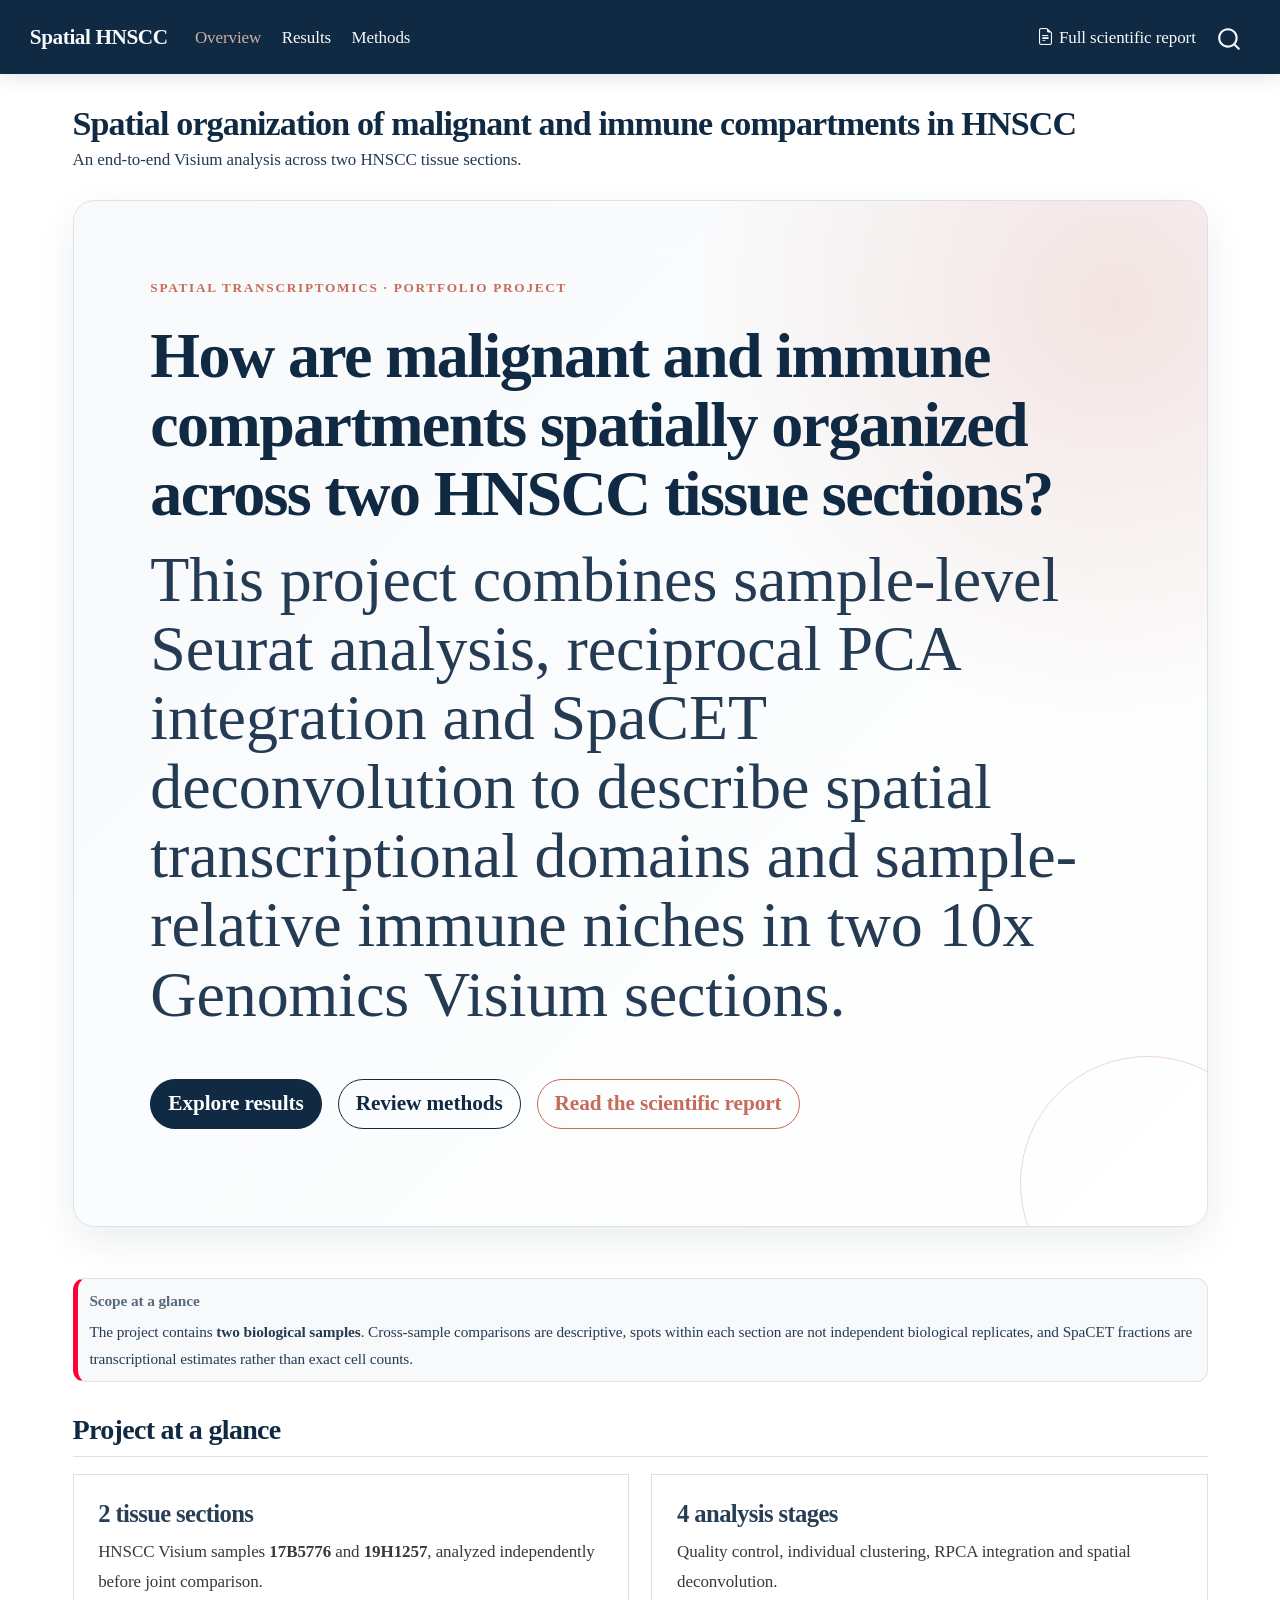
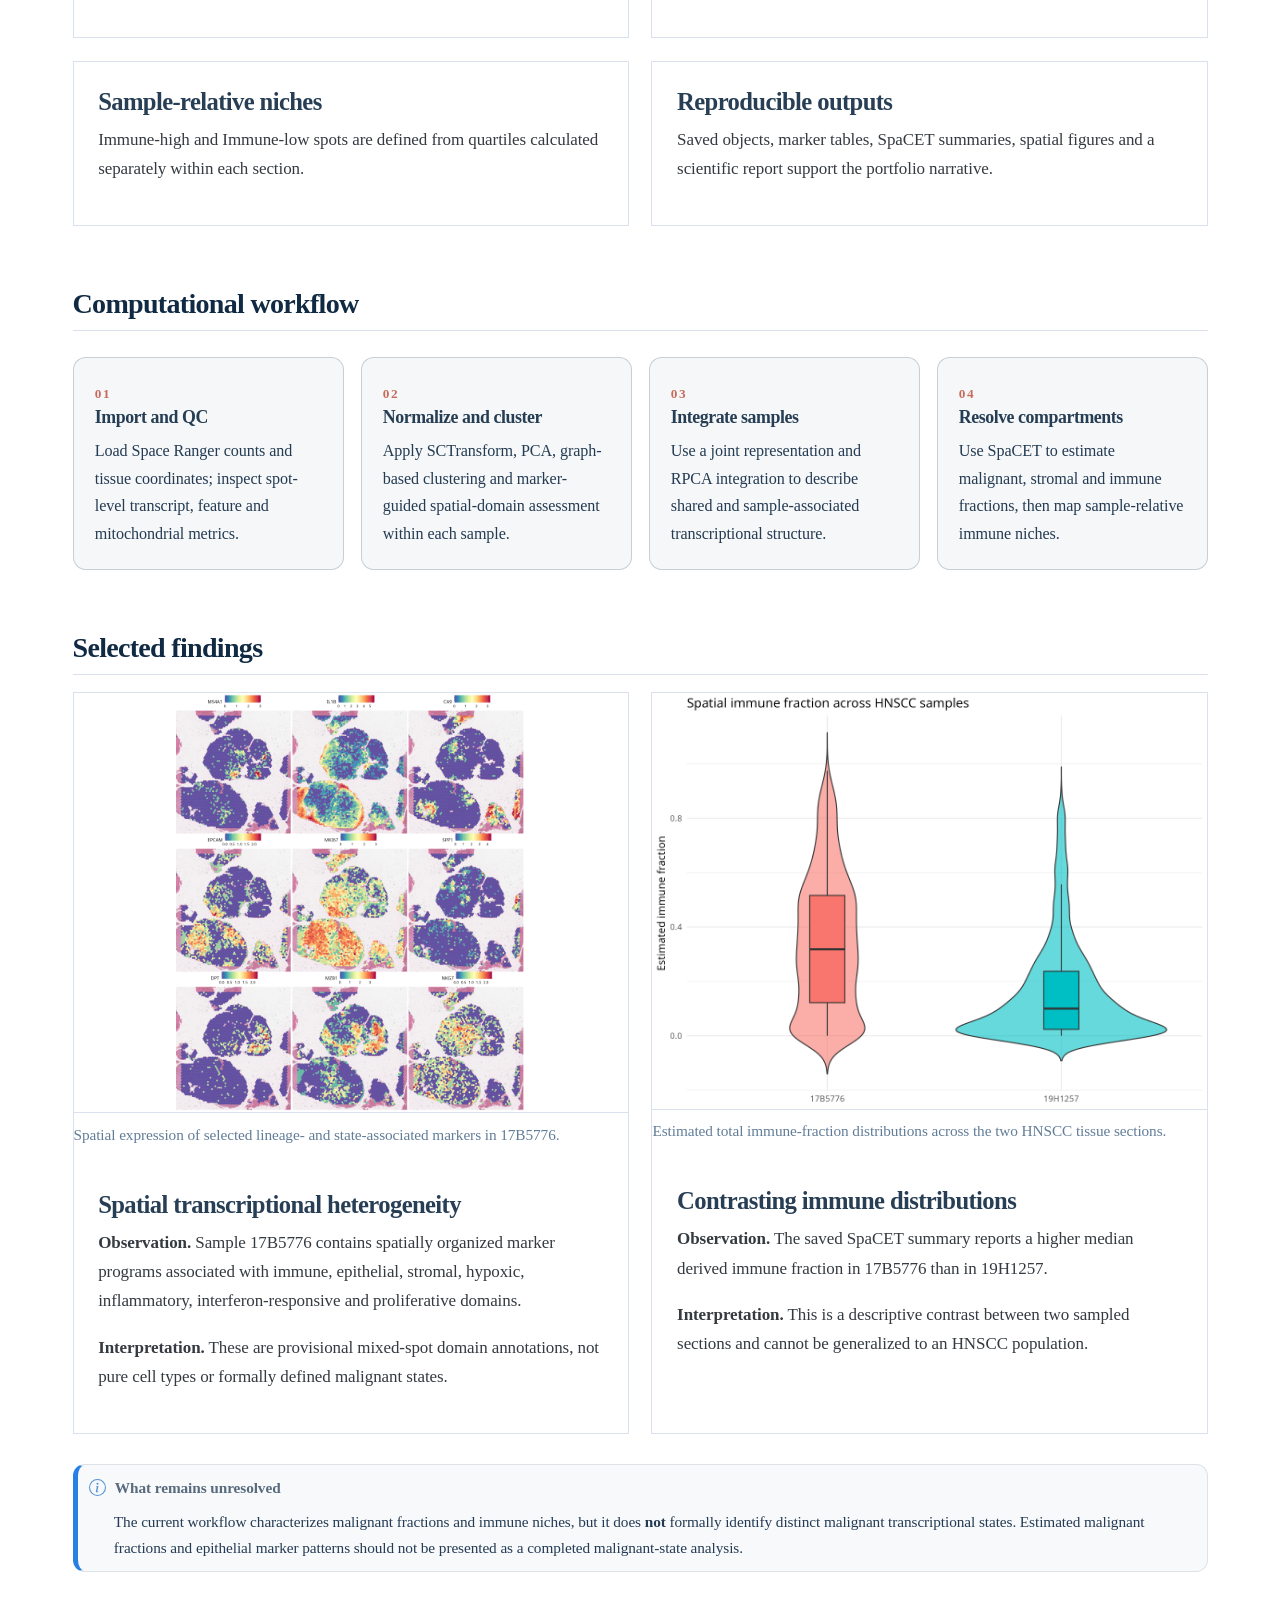
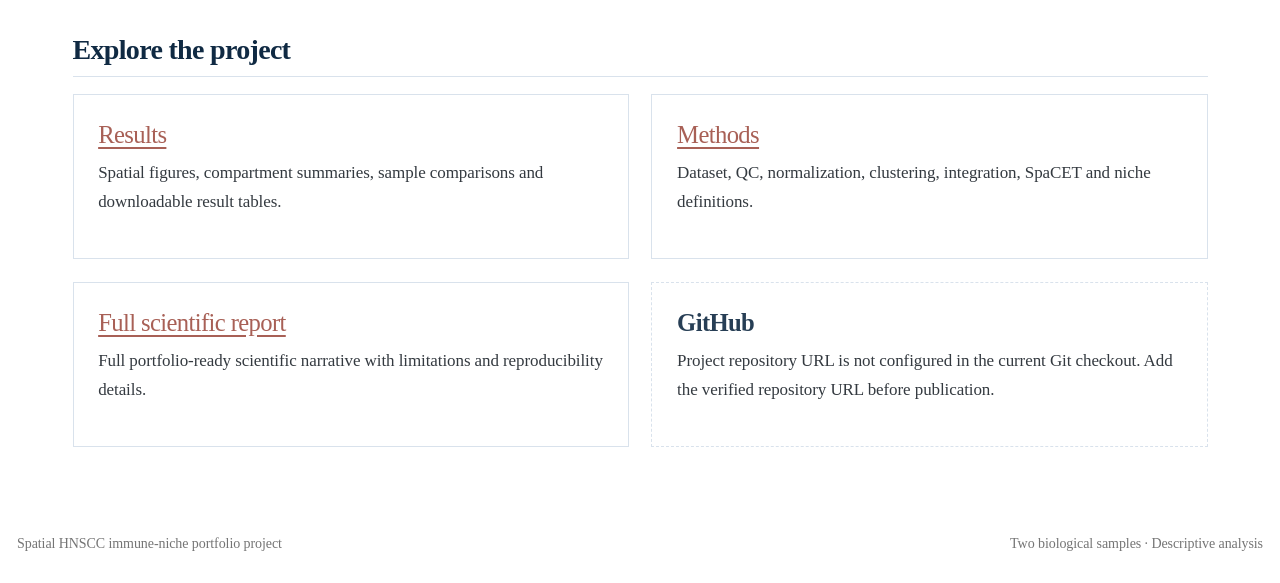
==== commit 66c580db: "Built site for gh-pages" ====
--- a/index.html
+++ b/index.html
@@ -43,14 +43,10 @@
 <script src="site_libs/quarto-html/tippy.umd.min.js"></script>
 <script src="site_libs/quarto-html/anchor.min.js"></script>
 <link href="site_libs/quarto-html/tippy.css" rel="stylesheet">
-<link href="site_libs/quarto-html/quarto-syntax-highlighting-64a204ab8560d761af7679ceaba22944.css" rel="stylesheet" class="quarto-color-scheme" id="quarto-text-highlighting-styles">
-<link href="site_libs/quarto-html/quarto-syntax-highlighting-dark-b85bc7c33db8c58e0ec93c3465666fed.css" rel="stylesheet" class="quarto-color-scheme quarto-color-alternate" id="quarto-text-highlighting-styles">
-<link href="site_libs/quarto-html/quarto-syntax-highlighting-64a204ab8560d761af7679ceaba22944.css" rel="stylesheet" class="quarto-color-scheme-extra" id="quarto-text-highlighting-styles">
+<link href="site_libs/quarto-html/quarto-syntax-highlighting-64a204ab8560d761af7679ceaba22944.css" rel="stylesheet" id="quarto-text-highlighting-styles">
 <script src="site_libs/bootstrap/bootstrap.min.js"></script>
 <link href="site_libs/bootstrap/bootstrap-icons.css" rel="stylesheet">
-<link href="site_libs/bootstrap/bootstrap-a0cef81e720ed82405358840154799be.min.css" rel="stylesheet" append-hash="true" class="quarto-color-scheme" id="quarto-bootstrap" data-mode="light">
-<link href="site_libs/bootstrap/bootstrap-dark-5be4707ff44f1e57928da106ee5dc1c3.min.css" rel="stylesheet" append-hash="true" class="quarto-color-scheme quarto-color-alternate" id="quarto-bootstrap" data-mode="dark">
-<link href="site_libs/bootstrap/bootstrap-a0cef81e720ed82405358840154799be.min.css" rel="stylesheet" append-hash="true" class="quarto-color-scheme-extra" id="quarto-bootstrap" data-mode="light">
+<link href="site_libs/bootstrap/bootstrap-e4c0b440d96377fba4f095884ce3a071.min.css" rel="stylesheet" append-hash="true" id="quarto-bootstrap" data-mode="light">
 <script src="site_libs/quarto-contrib/glightbox/glightbox.min.js"></script>
 <link href="site_libs/quarto-contrib/glightbox/glightbox.min.css" rel="stylesheet">
 <link href="site_libs/quarto-contrib/glightbox/lightbox.css" rel="stylesheet">
@@ -86,169 +82,7 @@
 
 </head>
 
-<body class="nav-fixed quarto-light"><script id="quarto-html-before-body" type="application/javascript">
-    const toggleBodyColorMode = (bsSheetEl) => {
-      const mode = bsSheetEl.getAttribute("data-mode");
-      const bodyEl = window.document.querySelector("body");
-      if (mode === "dark") {
-        bodyEl.classList.add("quarto-dark");
-        bodyEl.classList.remove("quarto-light");
-      } else {
-        bodyEl.classList.add("quarto-light");
-        bodyEl.classList.remove("quarto-dark");
-      }
-    }
-    const toggleBodyColorPrimary = () => {
-      const bsSheetEl = window.document.querySelector("link#quarto-bootstrap:not([rel=disabled-stylesheet])");
-      if (bsSheetEl) {
-        toggleBodyColorMode(bsSheetEl);
-      }
-    }
-    const setColorSchemeToggle = (alternate) => {
-      const toggles = window.document.querySelectorAll('.quarto-color-scheme-toggle');
-      for (let i=0; i < toggles.length; i++) {
-        const toggle = toggles[i];
-        if (toggle) {
-          if (alternate) {
-            toggle.classList.add("alternate");
-          } else {
-            toggle.classList.remove("alternate");
-          }
-        }
-      }
-    };
-    const toggleColorMode = (alternate) => {
-      // Switch the stylesheets
-      const primaryStylesheets = window.document.querySelectorAll('link.quarto-color-scheme:not(.quarto-color-alternate)');
-      const alternateStylesheets = window.document.querySelectorAll('link.quarto-color-scheme.quarto-color-alternate');
-      manageTransitions('#quarto-margin-sidebar .nav-link', false);
-      if (alternate) {
-        // note: dark is layered on light, we don't disable primary!
-        enableStylesheet(alternateStylesheets);
-        for (const sheetNode of alternateStylesheets) {
-          if (sheetNode.id === "quarto-bootstrap") {
-            toggleBodyColorMode(sheetNode);
-          }
-        }
-      } else {
-        disableStylesheet(alternateStylesheets);
-        enableStylesheet(primaryStylesheets)
-        toggleBodyColorPrimary();
-      }
-      manageTransitions('#quarto-margin-sidebar .nav-link', true);
-      // Switch the toggles
-      setColorSchemeToggle(alternate)
-      // Hack to workaround the fact that safari doesn't
-      // properly recolor the scrollbar when toggling (#1455)
-      if (navigator.userAgent.indexOf('Safari') > 0 && navigator.userAgent.indexOf('Chrome') == -1) {
-        manageTransitions("body", false);
-        window.scrollTo(0, 1);
-        setTimeout(() => {
-          window.scrollTo(0, 0);
-          manageTransitions("body", true);
-        }, 40);
-      }
-    }
-    const disableStylesheet = (stylesheets) => {
-      for (let i=0; i < stylesheets.length; i++) {
-        const stylesheet = stylesheets[i];
-        stylesheet.rel = 'disabled-stylesheet';
-      }
-    }
-    const enableStylesheet = (stylesheets) => {
-      for (let i=0; i < stylesheets.length; i++) {
-        const stylesheet = stylesheets[i];
-        if(stylesheet.rel !== 'stylesheet') { // for Chrome, which will still FOUC without this check
-          stylesheet.rel = 'stylesheet';
-        }
-      }
-    }
-    const manageTransitions = (selector, allowTransitions) => {
-      const els = window.document.querySelectorAll(selector);
-      for (let i=0; i < els.length; i++) {
-        const el = els[i];
-        if (allowTransitions) {
-          el.classList.remove('notransition');
-        } else {
-          el.classList.add('notransition');
-        }
-      }
-    }
-    const isFileUrl = () => {
-      return window.location.protocol === 'file:';
-    }
-    const hasAlternateSentinel = () => {
-      let styleSentinel = getColorSchemeSentinel();
-      if (styleSentinel !== null) {
-        return styleSentinel === "alternate";
-      } else {
-        return false;
-      }
-    }
-    const setStyleSentinel = (alternate) => {
-      const value = alternate ? "alternate" : "default";
-      if (!isFileUrl()) {
-        window.localStorage.setItem("quarto-color-scheme", value);
-      } else {
-        localAlternateSentinel = value;
-      }
-    }
-    const getColorSchemeSentinel = () => {
-      if (!isFileUrl()) {
-        const storageValue = window.localStorage.getItem("quarto-color-scheme");
-        return storageValue != null ? storageValue : localAlternateSentinel;
-      } else {
-        return localAlternateSentinel;
-      }
-    }
-    const toggleGiscusIfUsed = (isAlternate, darkModeDefault) => {
-      const baseTheme = document.querySelector('#giscus-base-theme')?.value ?? 'light';
-      const alternateTheme = document.querySelector('#giscus-alt-theme')?.value ?? 'dark';
-      let newTheme = '';
-      if(authorPrefersDark) {
-        newTheme = isAlternate ? baseTheme : alternateTheme;
-      } else {
-        newTheme = isAlternate ? alternateTheme : baseTheme;
-      }
-      const changeGiscusTheme = () => {
-        // From: https://github.com/giscus/giscus/issues/336
-        const sendMessage = (message) => {
-          const iframe = document.querySelector('iframe.giscus-frame');
-          if (!iframe) return;
-          iframe.contentWindow.postMessage({ giscus: message }, 'https://giscus.app');
-        }
-        sendMessage({
-          setConfig: {
-            theme: newTheme
-          }
-        });
-      }
-      const isGiscussLoaded = window.document.querySelector('iframe.giscus-frame') !== null;
-      if (isGiscussLoaded) {
-        changeGiscusTheme();
-      }
-    };
-    const authorPrefersDark = false;
-    const darkModeDefault = authorPrefersDark;
-      document.querySelector('link#quarto-text-highlighting-styles.quarto-color-scheme-extra').rel = 'disabled-stylesheet';
-      document.querySelector('link#quarto-bootstrap.quarto-color-scheme-extra').rel = 'disabled-stylesheet';
-    let localAlternateSentinel = darkModeDefault ? 'alternate' : 'default';
-    // Dark / light mode switch
-    window.quartoToggleColorScheme = () => {
-      // Read the current dark / light value
-      let toAlternate = !hasAlternateSentinel();
-      toggleColorMode(toAlternate);
-      setStyleSentinel(toAlternate);
-      toggleGiscusIfUsed(toAlternate, darkModeDefault);
-      window.dispatchEvent(new Event('resize'));
-    };
-    // Switch to dark mode if need be
-    if (hasAlternateSentinel()) {
-      toggleColorMode(true);
-    } else {
-      toggleColorMode(false);
-    }
-  </script>
+<body class="nav-fixed quarto-light">
 
 <div id="quarto-search-results"></div>
   <header id="quarto-header" class="headroom fixed-top">
@@ -287,7 +121,6 @@
 </ul>
           </div> <!-- /navcollapse -->
             <div class="quarto-navbar-tools">
-  <a href="" class="quarto-color-scheme-toggle quarto-navigation-tool  px-1" onclick="window.quartoToggleColorScheme(); return false;" title="Toggle dark mode"><i class="bi"></i></a>
 </div>
       </div> <!-- /container-fluid -->
     </nav>
@@ -300,7 +133,6 @@
 <!-- main -->
 <main class="content column-page" id="quarto-document-content">
 
-
 <header id="title-block-header" class="quarto-title-block default">
 <div class="quarto-title">
 <h1 class="title">Spatial organization of malignant and immune compartments in HNSCC</h1>
@@ -491,19 +323,6 @@
 <a onclick="window.scrollTo(0, 0); return false;" role="button" id="quarto-back-to-top"><i class="bi bi-arrow-up"></i> Back to top</a></main> <!-- /main -->
 <script id="quarto-html-after-body" type="application/javascript">
   window.document.addEventListener("DOMContentLoaded", function (event) {
-    // Ensure there is a toggle, if there isn't float one in the top right
-    if (window.document.querySelector('.quarto-color-scheme-toggle') === null) {
-      const a = window.document.createElement('a');
-      a.classList.add('top-right');
-      a.classList.add('quarto-color-scheme-toggle');
-      a.href = "";
-      a.onclick = function() { try { window.quartoToggleColorScheme(); } catch {} return false; };
-      const i = window.document.createElement("i");
-      i.classList.add('bi');
-      a.appendChild(i);
-      window.document.body.appendChild(a);
-    }
-    setColorSchemeToggle(hasAlternateSentinel())
     const icon = "";
     const anchorJS = new window.AnchorJS();
     anchorJS.options = {
